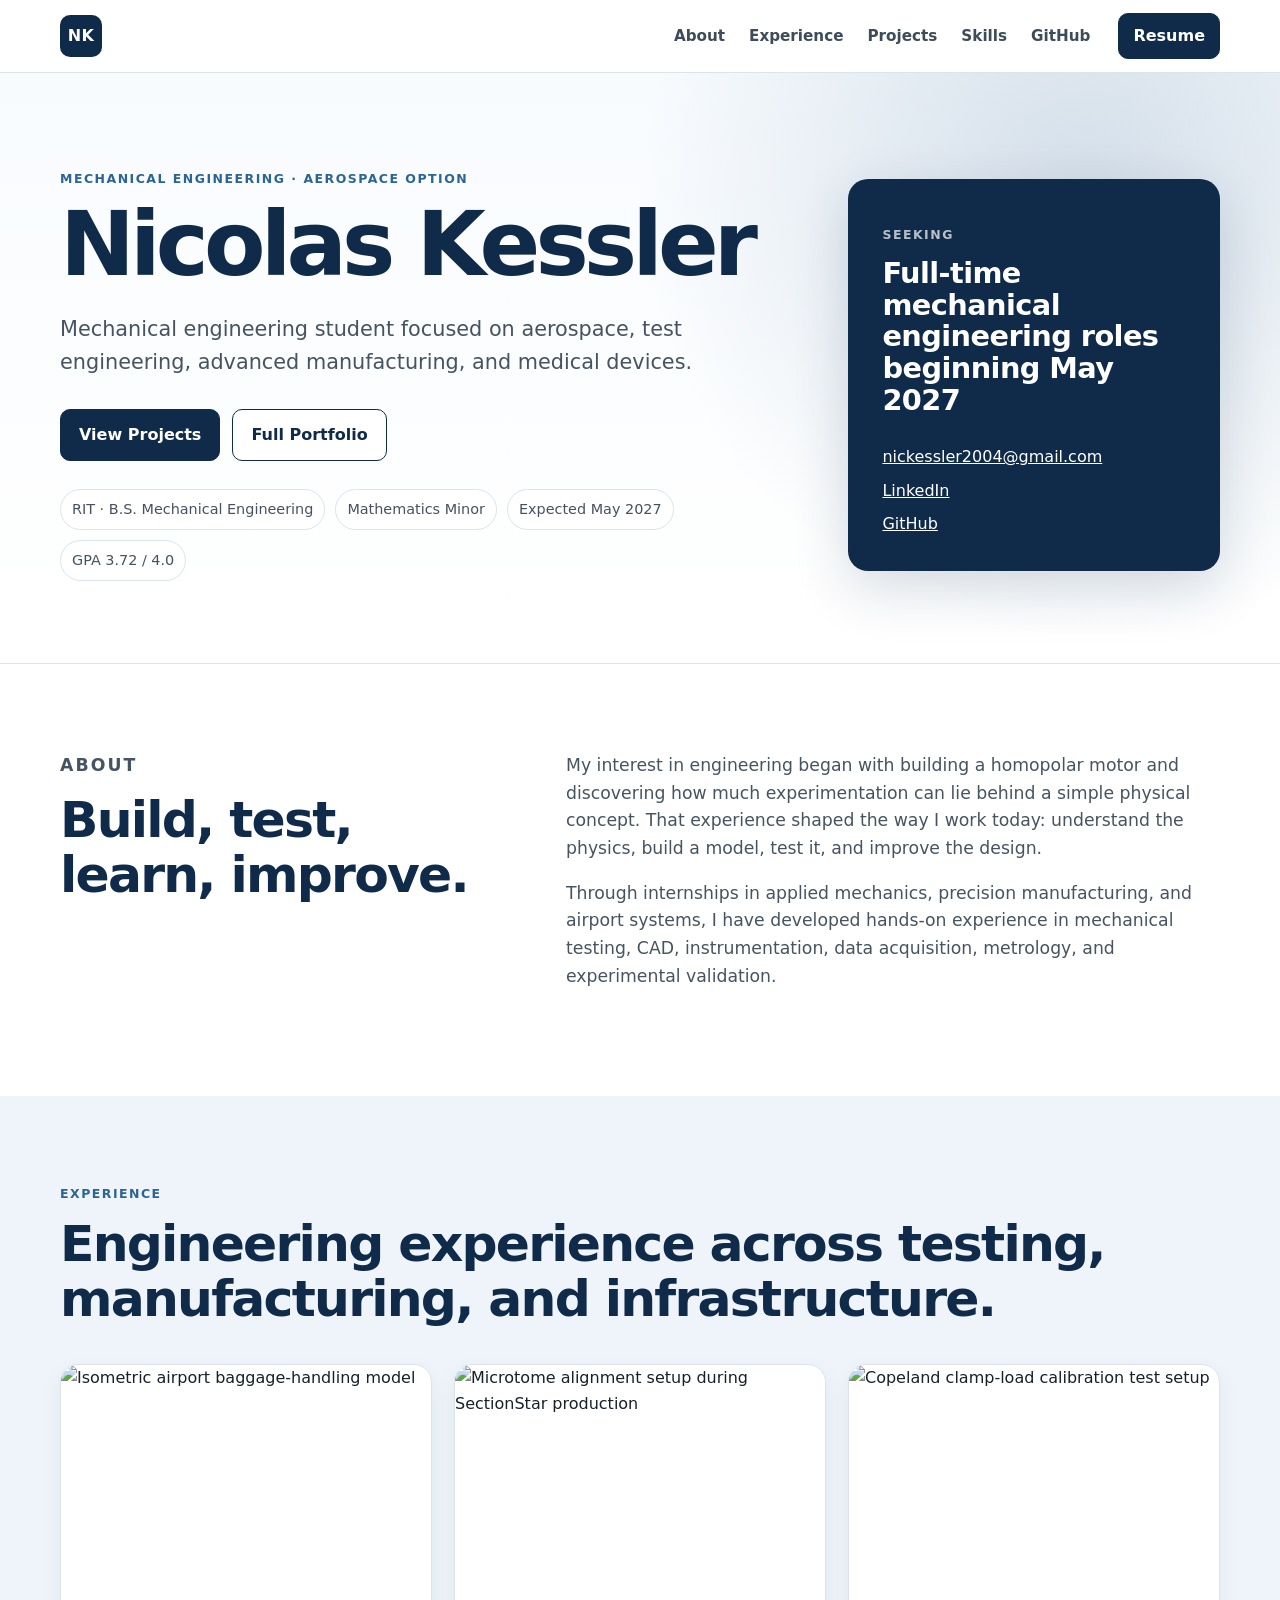
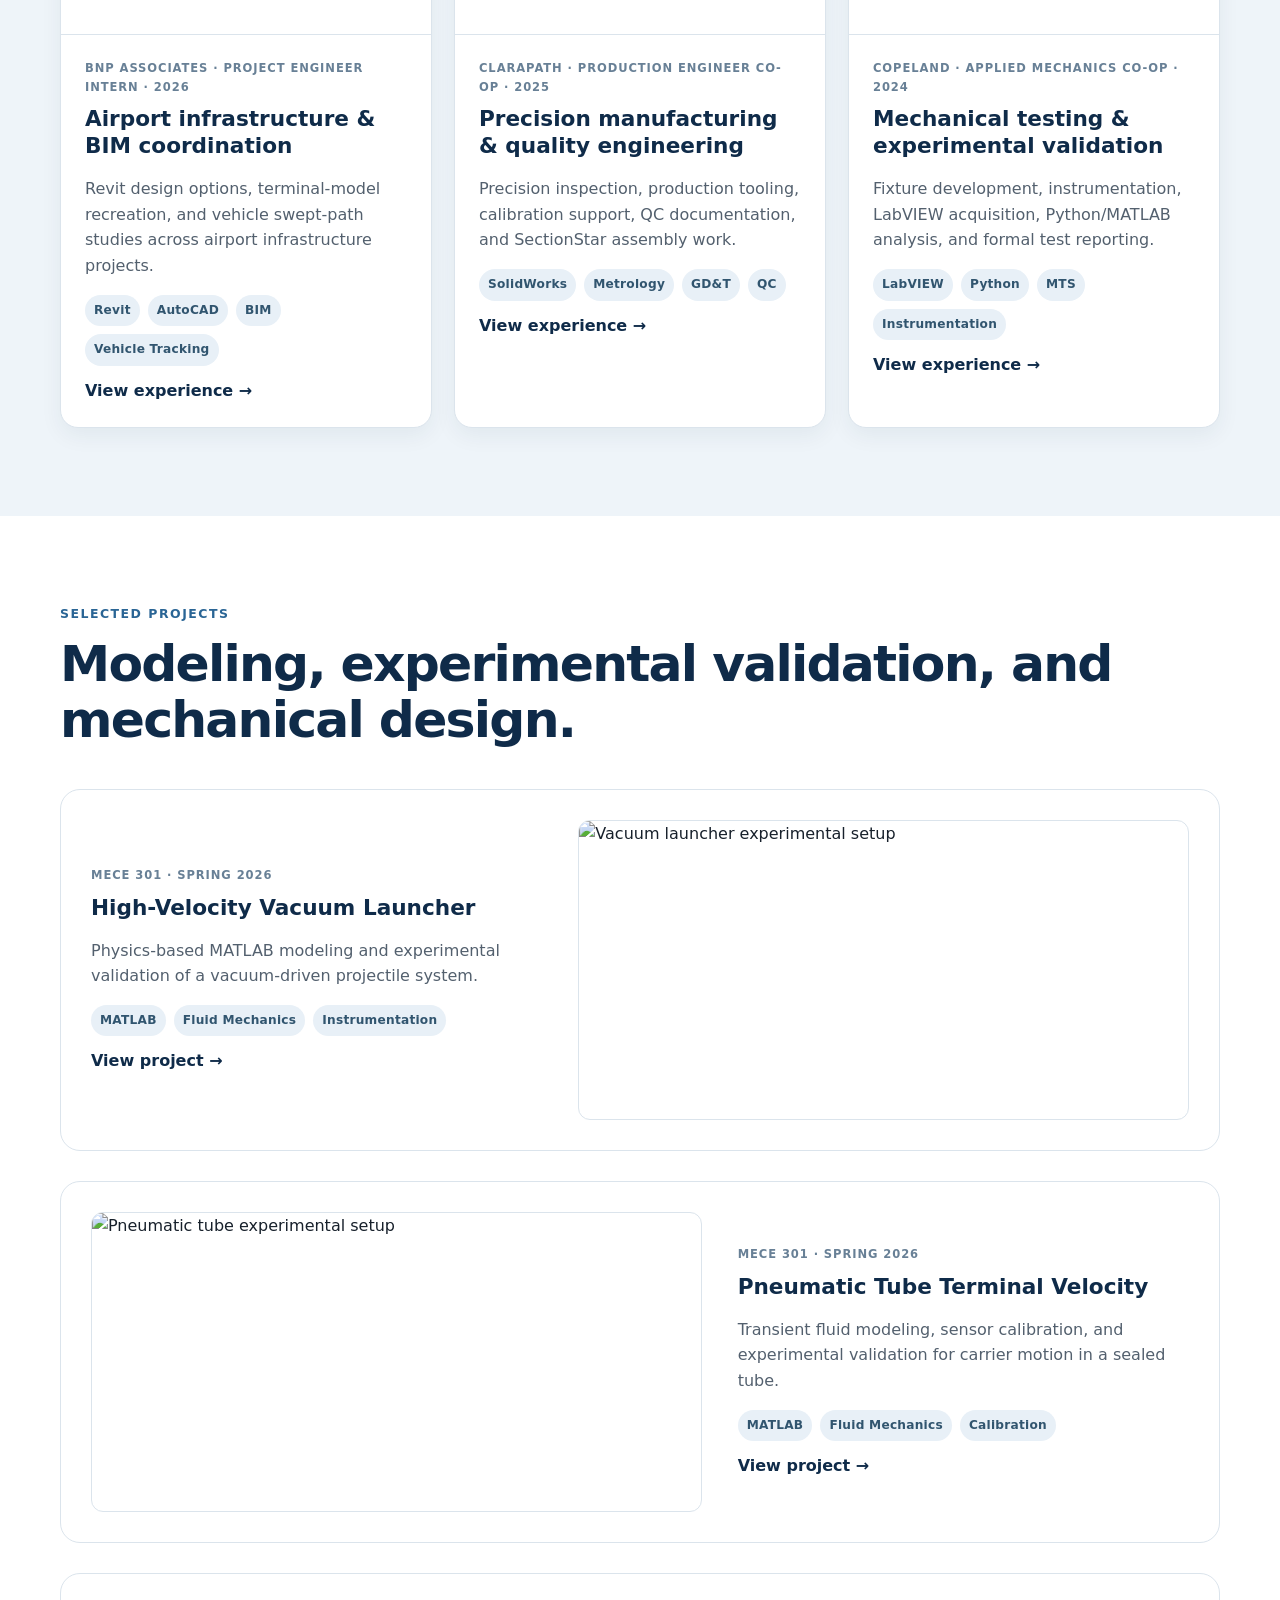
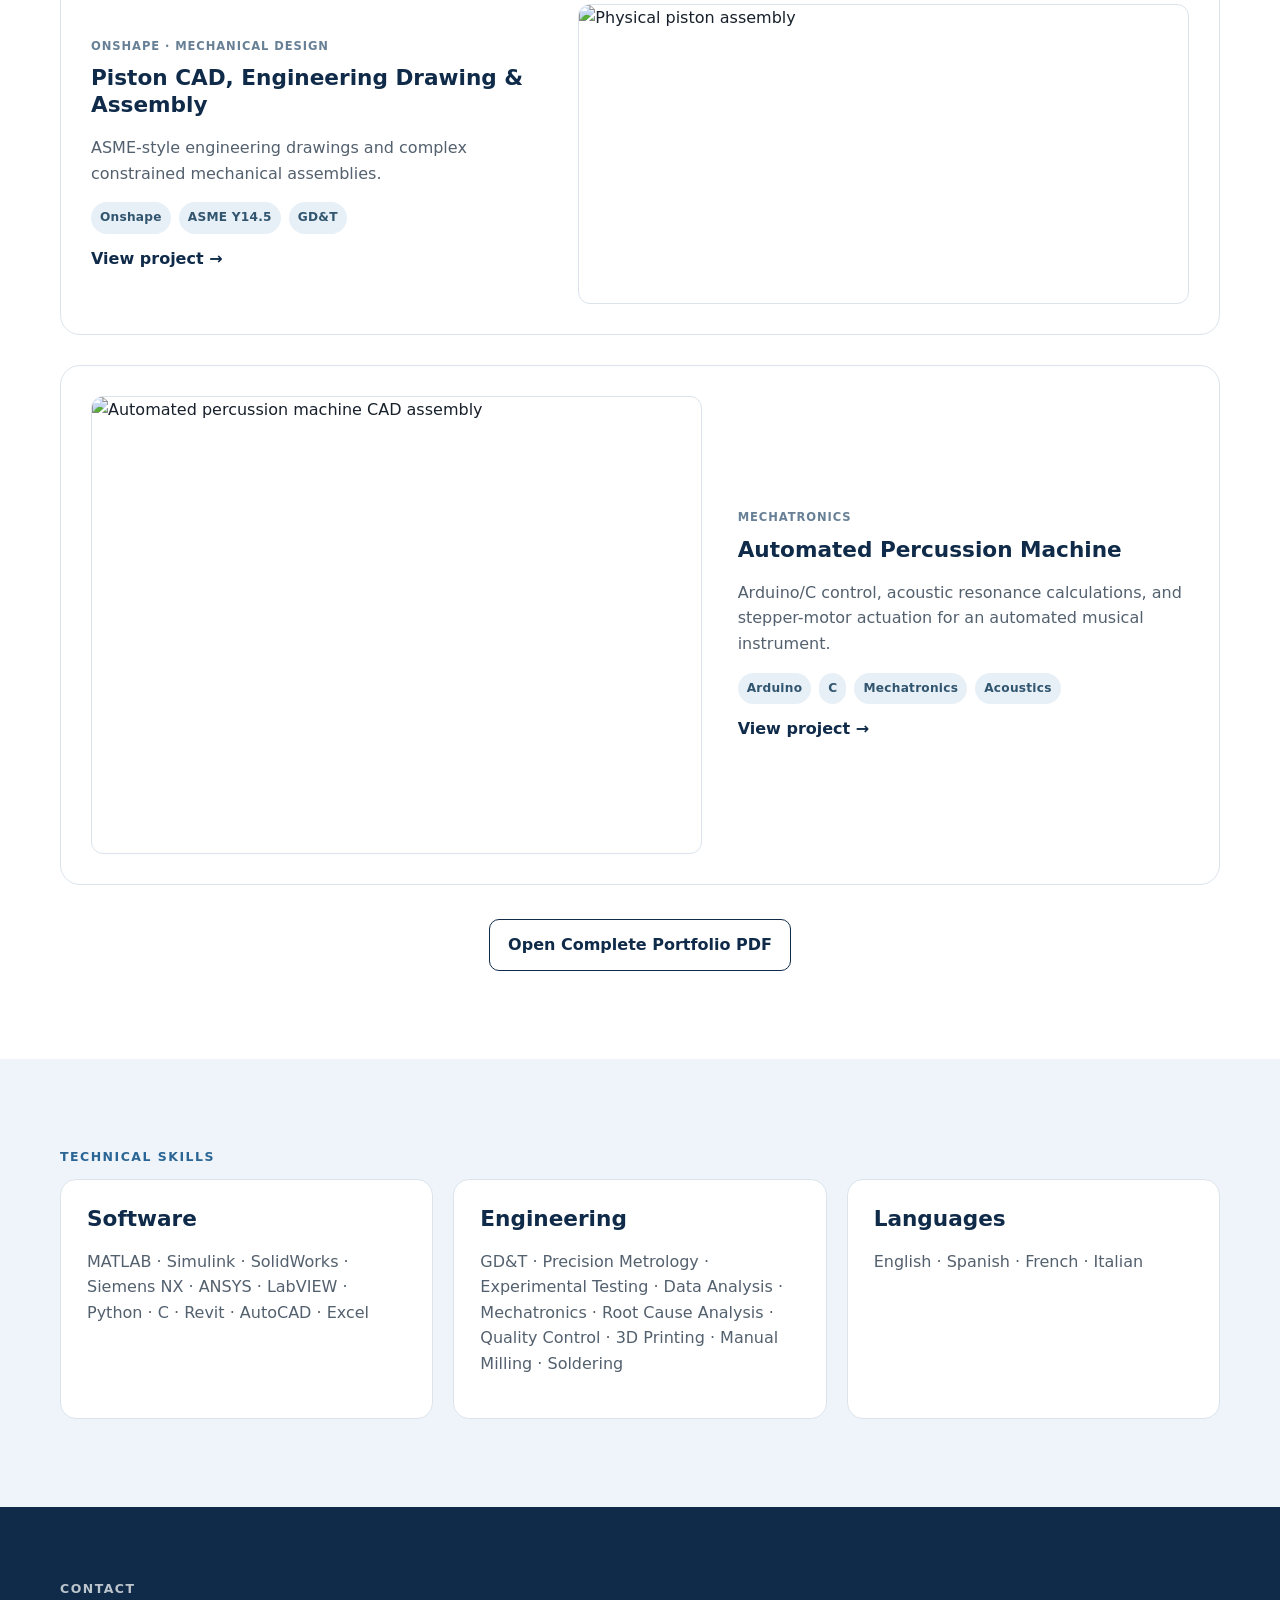
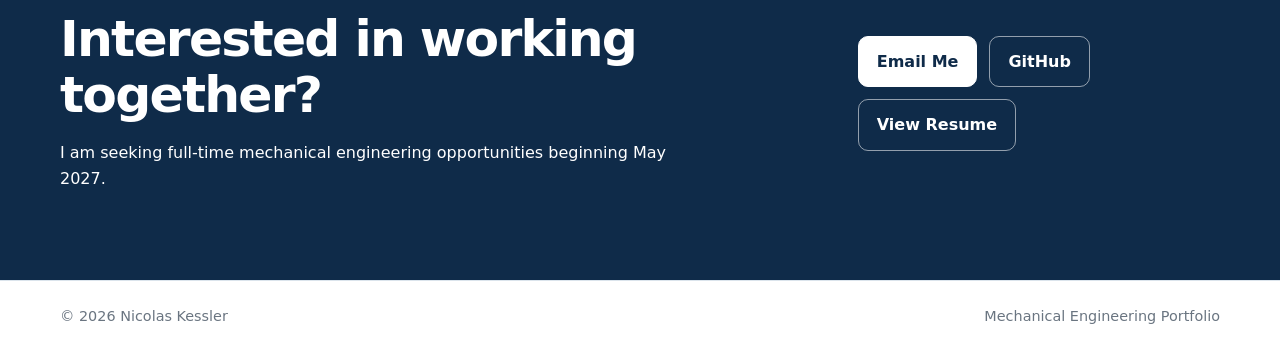
==== index.html @ 495d1e00 "Add files via upload Initial portfolio website" ====
<!doctype html>
<!-- Source: https://github.com/nickessler2004/Engineering-Portfolio-Website -->
<html lang="en">
<head>
  <meta charset="utf-8" />
  <meta name="viewport" content="width=device-width, initial-scale=1" />
  <meta name="description" content="Nicolas Kessler — Mechanical Engineering portfolio featuring test engineering, CAD, manufacturing, mechatronics, and aerospace-focused work." />
  <title>Nicolas Kessler | Mechanical Engineering</title>
  <link rel="stylesheet" href="style.css" />
</head>
<body>
  <header class="site-header">
    <div class="wrap nav">
      <a class="brand" href="#top">NK</a>
      <nav aria-label="Primary navigation">
        <a href="#about">About</a>
        <a href="#experience">Experience</a>
        <a href="#projects">Projects</a>
        <a href="#skills">Skills</a>
        <a href="https://github.com/nickessler2004" target="_blank" rel="noopener">GitHub</a>
      </nav>
      <a class="button small" href="assets/Nicolas-Kessler-Resume.pdf" target="_blank" rel="noopener">Resume</a>
    </div>
  </header>

  <main id="top">
    <section class="hero">
      <div class="wrap hero-grid">
        <div>
          <p class="eyebrow">Mechanical Engineering · Aerospace Option</p>
          <h1>Nicolas Kessler</h1>
          <p class="lede">
            Mechanical engineering student focused on aerospace, test engineering,
            advanced manufacturing, and medical devices.
          </p>
          <div class="hero-actions">
            <a class="button" href="#projects">View Projects</a>
            <a class="button secondary" href="https://nicolaskessler.com/assets/Nicolas-Kessler-Engineering-Portfolio.pdf" target="_blank" rel="noopener">Full Portfolio</a>
          </div>
          <div class="quick-facts">
            <span>RIT · B.S. Mechanical Engineering</span>
            <span>Mathematics Minor</span>
            <span>Expected May 2027</span>
            <span>GPA 3.72 / 4.0</span>
          </div>
        </div>

        <aside class="hero-card">
          <p class="label">Seeking</p>
          <h2>Full-time mechanical engineering roles beginning May 2027</h2>
          <div class="contact-links">
            <a href="mailto:nickessler2004@gmail.com">nickessler2004@gmail.com</a>
            <a href="https://www.linkedin.com/in/nicolas-kessler" target="_blank" rel="noopener">LinkedIn</a>
            <a href="https://github.com/nickessler2004" target="_blank" rel="noopener">GitHub</a>
          </div>
        </aside>
      </div>
    </section>

    <section id="about" class="section">
      <div class="wrap two-col">
        <div>
          <p class="eyebrow">About</p>
          <h2>Build, test, learn, improve.</h2>
        </div>
        <div>
          <p>
            My interest in engineering began with building a homopolar motor and discovering
            how much experimentation can lie behind a simple physical concept. That experience
            shaped the way I work today: understand the physics, build a model, test it, and
            improve the design.
          </p>
          <p>
            Through internships in applied mechanics, precision manufacturing, and airport
            systems, I have developed hands-on experience in mechanical testing, CAD,
            instrumentation, data acquisition, metrology, and experimental validation.
          </p>
        </div>
      </div>
    </section>

    <section id="experience" class="section muted">
      <div class="wrap">
        <p class="eyebrow">Experience</p>
        <h2>Engineering experience across testing, manufacturing, and infrastructure.</h2>

        <div class="cards experience-grid">
          <a class="card-link" href="experience/bnp-associates.html">
            <article class="card clickable-card">
              <img src="assets/bnp-hero.png" alt="Isometric airport baggage-handling model" />
              <div class="card-body">
                <div class="card-meta">BNP Associates · Project Engineer Intern · 2026</div>
                <h3>Airport infrastructure & BIM coordination</h3>
                <p>Revit design options, terminal-model recreation, and vehicle swept-path studies across airport infrastructure projects.</p>
                <div class="tech-tags"><span>Revit</span><span>AutoCAD</span><span>BIM</span><span>Vehicle Tracking</span></div>
                <span class="view-detail">View experience →</span>
              </div>
            </article>
          </a>

          <a class="card-link" href="experience/clarapath.html">
            <article class="card clickable-card">
              <img src="assets/clarapath-alignment.jpeg" alt="Microtome alignment setup during SectionStar production" />
              <div class="card-body">
                <div class="card-meta">Clarapath · Production Engineer Co-op · 2025</div>
                <h3>Precision manufacturing & quality engineering</h3>
                <p>Precision inspection, production tooling, calibration support, QC documentation, and SectionStar assembly work.</p>
                <div class="tech-tags"><span>SolidWorks</span><span>Metrology</span><span>GD&T</span><span>QC</span></div>
                <span class="view-detail">View experience →</span>
              </div>
            </article>
          </a>

          <a class="card-link" href="experience/copeland.html">
            <article class="card clickable-card">
              <img src="assets/copeland-mts-clean.jpg" alt="Copeland clamp-load calibration test setup" />
              <div class="card-body">
                <div class="card-meta">Copeland · Applied Mechanics Co-op · 2024</div>
                <h3>Mechanical testing & experimental validation</h3>
                <p>Fixture development, instrumentation, LabVIEW acquisition, Python/MATLAB analysis, and formal test reporting.</p>
                <div class="tech-tags"><span>LabVIEW</span><span>Python</span><span>MTS</span><span>Instrumentation</span></div>
                <span class="view-detail">View experience →</span>
              </div>
            </article>
          </a>
        </div>
      </div>
    </section>

    <section id="projects" class="section">
      <div class="wrap">
        <p class="eyebrow">Selected Projects</p>
        <h2>Modeling, experimental validation, and mechanical design.</h2>

        <div class="project-list">
          <a class="project-card-link" href="projects/vacuum-launcher.html">
            <article class="project clickable-card">
              <div class="project-copy">
                <div class="card-meta">MECE 301 · Spring 2026</div>
                <h3>High-Velocity Vacuum Launcher</h3>
                <p>Physics-based MATLAB modeling and experimental validation of a vacuum-driven projectile system.</p>
                <div class="tech-tags"><span>MATLAB</span><span>Fluid Mechanics</span><span>Instrumentation</span></div>
                <span class="view-detail">View project →</span>
              </div>
              <img src="assets/vacuum-launcher-setup.jpg" alt="Vacuum launcher experimental setup" />
            </article>
          </a>

          <a class="project-card-link" href="projects/pneumatic-tube-terminal-velocity.html">
            <article class="project reverse clickable-card">
              <div class="project-copy">
                <div class="card-meta">MECE 301 · Spring 2026</div>
                <h3>Pneumatic Tube Terminal Velocity</h3>
                <p>Transient fluid modeling, sensor calibration, and experimental validation for carrier motion in a sealed tube.</p>
                <div class="tech-tags"><span>MATLAB</span><span>Fluid Mechanics</span><span>Calibration</span></div>
                <span class="view-detail">View project →</span>
              </div>
              <img src="assets/pneumatic-tube-setup.jpg" alt="Pneumatic tube experimental setup" />
            </article>
          </a>

          <a class="project-card-link" href="projects/cad-design.html">
            <article class="project clickable-card">
              <div class="project-copy">
                <div class="card-meta">Onshape · Mechanical Design</div>
                <h3>Piston CAD, Engineering Drawing & Assembly</h3>
                <p>ASME-style engineering drawings and complex constrained mechanical assemblies.</p>
                <div class="tech-tags"><span>Onshape</span><span>ASME Y14.5</span><span>GD&T</span></div>
                <span class="view-detail">View project →</span>
              </div>
              <img src="assets/piston-assembly-photo.jpeg" alt="Physical piston assembly" />
            </article>
          </a>

          <a class="project-card-link" href="projects/automated-percussion-machine.html">
            <article class="project reverse percussion-project clickable-card">
              <div class="project-copy">
                <div class="card-meta">Mechatronics</div>
                <h3>Automated Percussion Machine</h3>
                <p>Arduino/C control, acoustic resonance calculations, and stepper-motor actuation for an automated musical instrument.</p>
                <div class="tech-tags"><span>Arduino</span><span>C</span><span>Mechatronics</span><span>Acoustics</span></div>
                <span class="view-detail">View project →</span>
              </div>
              <img src="assets/automated-percussion-machine.png" alt="Automated percussion machine CAD assembly" />
            </article>
          </a>
        </div>

        <div class="center">
          <a class="button secondary" href="https://nicolaskessler.com/assets/Nicolas-Kessler-Engineering-Portfolio.pdf" target="_blank" rel="noopener">Open Complete Portfolio PDF</a>
        </div>
      </div>
    </section>

    <section id="skills" class="section muted">
      <div class="wrap">
        <p class="eyebrow">Technical Skills</p>
        <div class="skill-grid">
          <div class="skill-box">
            <h3>Software</h3>
            <p>MATLAB · Simulink · SolidWorks · Siemens NX · ANSYS · LabVIEW · Python · C · Revit · AutoCAD · Excel</p>
          </div>
          <div class="skill-box">
            <h3>Engineering</h3>
            <p>GD&amp;T · Precision Metrology · Experimental Testing · Data Analysis · Mechatronics · Root Cause Analysis · Quality Control · 3D Printing · Manual Milling · Soldering</p>
          </div>
          <div class="skill-box">
            <h3>Languages</h3>
            <p>English · Spanish · French · Italian</p>
          </div>
        </div>
      </div>
    </section>

    <section class="cta">
      <div class="wrap cta-inner">
        <div>
          <p class="eyebrow">Contact</p>
          <h2>Interested in working together?</h2>
          <p>I am seeking full-time mechanical engineering opportunities beginning May 2027.</p>
        </div>
        <div class="cta-actions">
          <a class="button light" href="mailto:nickessler2004@gmail.com">Email Me</a>
          <a class="button outline-light" href="https://github.com/nickessler2004" target="_blank" rel="noopener">GitHub</a>
          <a class="button outline-light" href="assets/Nicolas-Kessler-Resume.pdf" target="_blank" rel="noopener">View Resume</a>
        </div>
      </div>
    </section>
  </main>

  <footer>
    <div class="wrap footer-inner">
      <span>© <span id="year"></span> Nicolas Kessler</span>
      <span>Mechanical Engineering Portfolio</span>
    </div>
  </footer>

  <script src="script.js"></script>
</body>
</html>
---- style.css ----
:root{
  --navy:#0f2b49;
  --navy-2:#173e67;
  --text:#17202b;
  --muted:#5c6876;
  --line:#dbe4ec;
  --soft:#eef4f9;
  --white:#ffffff;
  --max:1160px;
}
*{box-sizing:border-box}
html{scroll-behavior:smooth}
body{
  margin:0;
  font-family:Inter, ui-sans-serif, system-ui, -apple-system, BlinkMacSystemFont, "Segoe UI", sans-serif;
  color:var(--text);
  background:#fff;
  line-height:1.6;
}
img{max-width:100%;display:block}
a{color:inherit}
.wrap{width:min(var(--max), calc(100% - 40px));margin:0 auto}
.site-header{
  position:sticky;top:0;z-index:20;
  background:rgba(255,255,255,.94);
  backdrop-filter:blur(10px);
  border-bottom:1px solid var(--line);
}
.nav{min-height:72px;display:flex;align-items:center;gap:28px}
.brand{
  width:42px;height:42px;border-radius:10px;
  display:grid;place-items:center;
  text-decoration:none;font-weight:800;
  background:var(--navy);color:white;letter-spacing:.03em;
}
nav{display:flex;gap:24px;margin-left:auto}
nav a{text-decoration:none;color:#3e4b59;font-weight:600;font-size:.95rem}
nav a:hover{color:var(--navy)}
.button{
  display:inline-flex;align-items:center;justify-content:center;
  padding:12px 18px;border-radius:10px;text-decoration:none;
  background:var(--navy);color:white;font-weight:700;
  border:1px solid var(--navy);
  transition:.18s ease;
}
.button:hover{transform:translateY(-1px);background:var(--navy-2)}
.button.small{padding:9px 14px}
.button.secondary{background:white;color:var(--navy)}
.button.secondary:hover{background:var(--soft)}
.hero{
  background:
    radial-gradient(circle at 85% 20%, rgba(41,91,137,.18), transparent 28rem),
    linear-gradient(180deg,#f8fbfe,#fff);
  padding:96px 0 82px;
  border-bottom:1px solid var(--line);
}
.hero-grid{display:grid;grid-template-columns:1.45fr .75fr;gap:70px;align-items:center}
.eyebrow{
  margin:0 0 12px;
  text-transform:uppercase;
  letter-spacing:.12em;
  font-size:.78rem;
  font-weight:800;
  color:#2a6595;
}
h1{font-size:clamp(3.2rem,7vw,6.2rem);line-height:.98;margin:0;color:var(--navy);letter-spacing:-.055em}
h2{font-size:clamp(2rem,4vw,3.15rem);line-height:1.1;margin:0 0 18px;letter-spacing:-.035em;color:var(--navy)}
h3{font-size:1.35rem;line-height:1.25;margin:0 0 10px;color:var(--navy)}
.lede{font-size:1.3rem;max-width:720px;color:#465462;margin:24px 0}
.hero-actions{display:flex;gap:12px;flex-wrap:wrap;margin:30px 0 28px}
.quick-facts{display:flex;flex-wrap:wrap;gap:10px}
.quick-facts span{padding:8px 11px;border:1px solid var(--line);border-radius:999px;background:#fff;color:#455261;font-size:.9rem}
.hero-card{background:var(--navy);color:#fff;padding:34px;border-radius:20px;box-shadow:0 18px 55px rgba(15,43,73,.16)}
.hero-card .label{font-size:.78rem;text-transform:uppercase;letter-spacing:.12em;font-weight:800;opacity:.7}
.hero-card h2{font-size:1.8rem;color:#fff;letter-spacing:-.02em}
.contact-links{display:flex;flex-direction:column;gap:8px;margin-top:28px}
.contact-links a{color:#fff}
.section{padding:88px 0}
.section.muted{background:var(--soft)}
.two-col{display:grid;grid-template-columns:.8fr 1.2fr;gap:70px}
.two-col p{font-size:1.08rem;color:#465462;margin-top:0}
.cards{display:grid;gap:22px;margin-top:38px}
.experience-grid{grid-template-columns:repeat(3,1fr)}
.card{overflow:hidden;background:#fff;border:1px solid var(--line);border-radius:18px;box-shadow:0 8px 22px rgba(15,43,73,.06)}
.card img{aspect-ratio:4/3;object-fit:cover;object-position:top;border-bottom:1px solid var(--line)}
.card-body{padding:24px}
.card-meta{text-transform:uppercase;letter-spacing:.08em;color:#688096;font-weight:800;font-size:.72rem;margin-bottom:10px}
.card p,.project p,.skill-box p{color:#53606e}
.project-list{margin-top:42px;display:grid;gap:30px}
.project{
  display:grid;grid-template-columns:.85fr 1.15fr;gap:36px;
  border:1px solid var(--line);border-radius:20px;padding:30px;background:#fff;align-items:center;
}
.project.reverse{grid-template-columns:1.15fr .85fr}
.project.reverse .project-copy{order:2}
.project.reverse img{order:1}
.project img{border-radius:12px;border:1px solid var(--line);max-height:430px;width:100%;object-fit:cover;object-position:top}
.compact-project{grid-template-columns:1fr}
.center{text-align:center;margin-top:34px}
.skill-grid{display:grid;grid-template-columns:1fr 1fr 1fr;gap:20px}
.skill-box{background:#fff;border:1px solid var(--line);border-radius:16px;padding:26px}
.cta{background:var(--navy);color:#fff;padding:72px 0}
.cta h2,.cta .eyebrow{color:#fff}
.cta .eyebrow{opacity:.72}
.cta-inner{display:flex;justify-content:space-between;gap:30px;align-items:center}
.cta-inner p{max-width:650px}
.cta-actions{display:flex;gap:12px;flex-wrap:wrap}
.light{background:#fff;color:var(--navy);border-color:#fff}
.light:hover{background:#f5f7fa;color:var(--navy)}
.outline-light{background:transparent;color:#fff;border-color:rgba(255,255,255,.55)}
.outline-light:hover{background:rgba(255,255,255,.08)}
footer{border-top:1px solid var(--line);padding:24px 0;color:#6a7581;font-size:.9rem}
.footer-inner{display:flex;justify-content:space-between;gap:20px}
@media (max-width:900px){
  nav{display:none}
  .nav .button{margin-left:auto}
  .hero{padding:72px 0}
  .hero-grid,.two-col,.experience-grid,.skill-grid,.project,.project.reverse{grid-template-columns:1fr}
  .hero-grid,.two-col{gap:34px}
  .project.reverse .project-copy,.project.reverse img{order:initial}
  .cta-inner{display:block}
  .cta-actions{margin-top:24px}
}
@media (max-width:560px){
  .wrap{width:min(var(--max), calc(100% - 28px))}
  .section{padding:62px 0}
  h1{font-size:3.2rem}
  .hero-card{padding:26px}
  .project{padding:18px}
  .footer-inner{flex-direction:column}
}

.percussion-project img{
  aspect-ratio:4/3;
  object-fit:cover;
  object-position:center;
}

.project-link{
  display:inline-flex;
  margin-top:10px;
  color:var(--navy);
  font-weight:800;
  text-decoration:none;
}
.project-link:hover{text-decoration:underline}

.detail-hero{
  padding:70px 0 42px;
  background:linear-gradient(180deg,#f8fbfe,#fff);
  border-bottom:1px solid var(--line);
}
.detail-hero h1{
  font-size:clamp(2.6rem,6vw,5rem);
  margin-bottom:18px;
}
.detail-meta{
  color:#627487;
  font-weight:700;
  margin-top:12px;
}
.detail-section{padding:64px 0}
.detail-grid{
  display:grid;
  grid-template-columns:.9fr 1.1fr;
  gap:42px;
  align-items:start;
}
.detail-image{
  width:100%;
  border:1px solid var(--line);
  border-radius:18px;
  background:#fff;
}
.detail-card{
  border:1px solid var(--line);
  background:var(--soft);
  border-radius:18px;
  padding:26px;
}
.detail-card h3{margin-bottom:8px}
.detail-actions{
  display:flex;
  gap:12px;
  flex-wrap:wrap;
  margin-top:26px;
}
.back-link{
  text-decoration:none;
  font-weight:800;
  color:var(--navy);
}
@media (max-width:900px){
  .detail-grid{grid-template-columns:1fr}
}

.card-link,
.project-card-link{
  text-decoration:none;
  color:inherit;
  display:block;
}
.clickable-card{
  height:100%;
  transition:transform .18s ease, box-shadow .18s ease, border-color .18s ease;
}
.card-link:hover .clickable-card,
.project-card-link:hover .clickable-card{
  transform:translateY(-3px);
  box-shadow:0 16px 38px rgba(15,43,73,.12);
  border-color:#b8cad9;
}
.view-detail{
  display:inline-block;
  margin-top:10px;
  color:var(--navy);
  font-weight:800;
}
.detail-content{
  max-width:980px;
  margin:0 auto 38px;
}
.detail-card-grid{
  display:grid;
  grid-template-columns:repeat(2,1fr);
  gap:18px;
}
.detail-gallery{
  display:grid;
  grid-template-columns:repeat(2,1fr);
  gap:22px;
  margin-top:36px;
}
.detail-gallery figure{
  margin:0;
  border:1px solid var(--line);
  border-radius:18px;
  overflow:hidden;
  background:white;
}
.detail-gallery img{
  width:100%;
  display:block;
  max-height:520px;
  object-fit:contain;
  background:#fff;
}
.detail-gallery figcaption{
  padding:14px 16px 16px;
  color:#5e6b78;
  font-size:.92rem;
  font-style:italic;
}
.detail-gallery figure:first-child:last-child{
  grid-column:1 / -1;
}
@media (max-width:760px){
  .detail-card-grid,.detail-gallery{grid-template-columns:1fr}
  .detail-gallery figure:first-child:last-child{grid-column:auto}
}

.tech-tags{
  display:flex;
  flex-wrap:wrap;
  gap:8px;
  margin:14px 0 2px;
}
.tech-tags span{
  display:inline-flex;
  align-items:center;
  padding:6px 9px;
  border-radius:999px;
  background:#e8f0f7;
  color:#31556f;
  font-size:.76rem;
  font-weight:800;
  letter-spacing:.02em;
}
.detail-hero .tech-tags span{
  background:#e4edf5;
}
.detail-card-grid{
  margin-top:4px;
}
.detail-gallery{
  margin-top:42px;
}
.detail-gallery figure{
  box-shadow:0 8px 24px rgba(15,43,73,.05);
}
.detail-gallery img{
  min-height:220px;
  object-fit:contain;
}
.card img{
  height:270px;
  aspect-ratio:auto;
  object-fit:cover;
}
.project img{
  max-height:500px;
  min-height:300px;
  object-fit:cover;
}
@media (max-width:900px){
  .card img{height:auto}
  .project img{min-height:0}
}
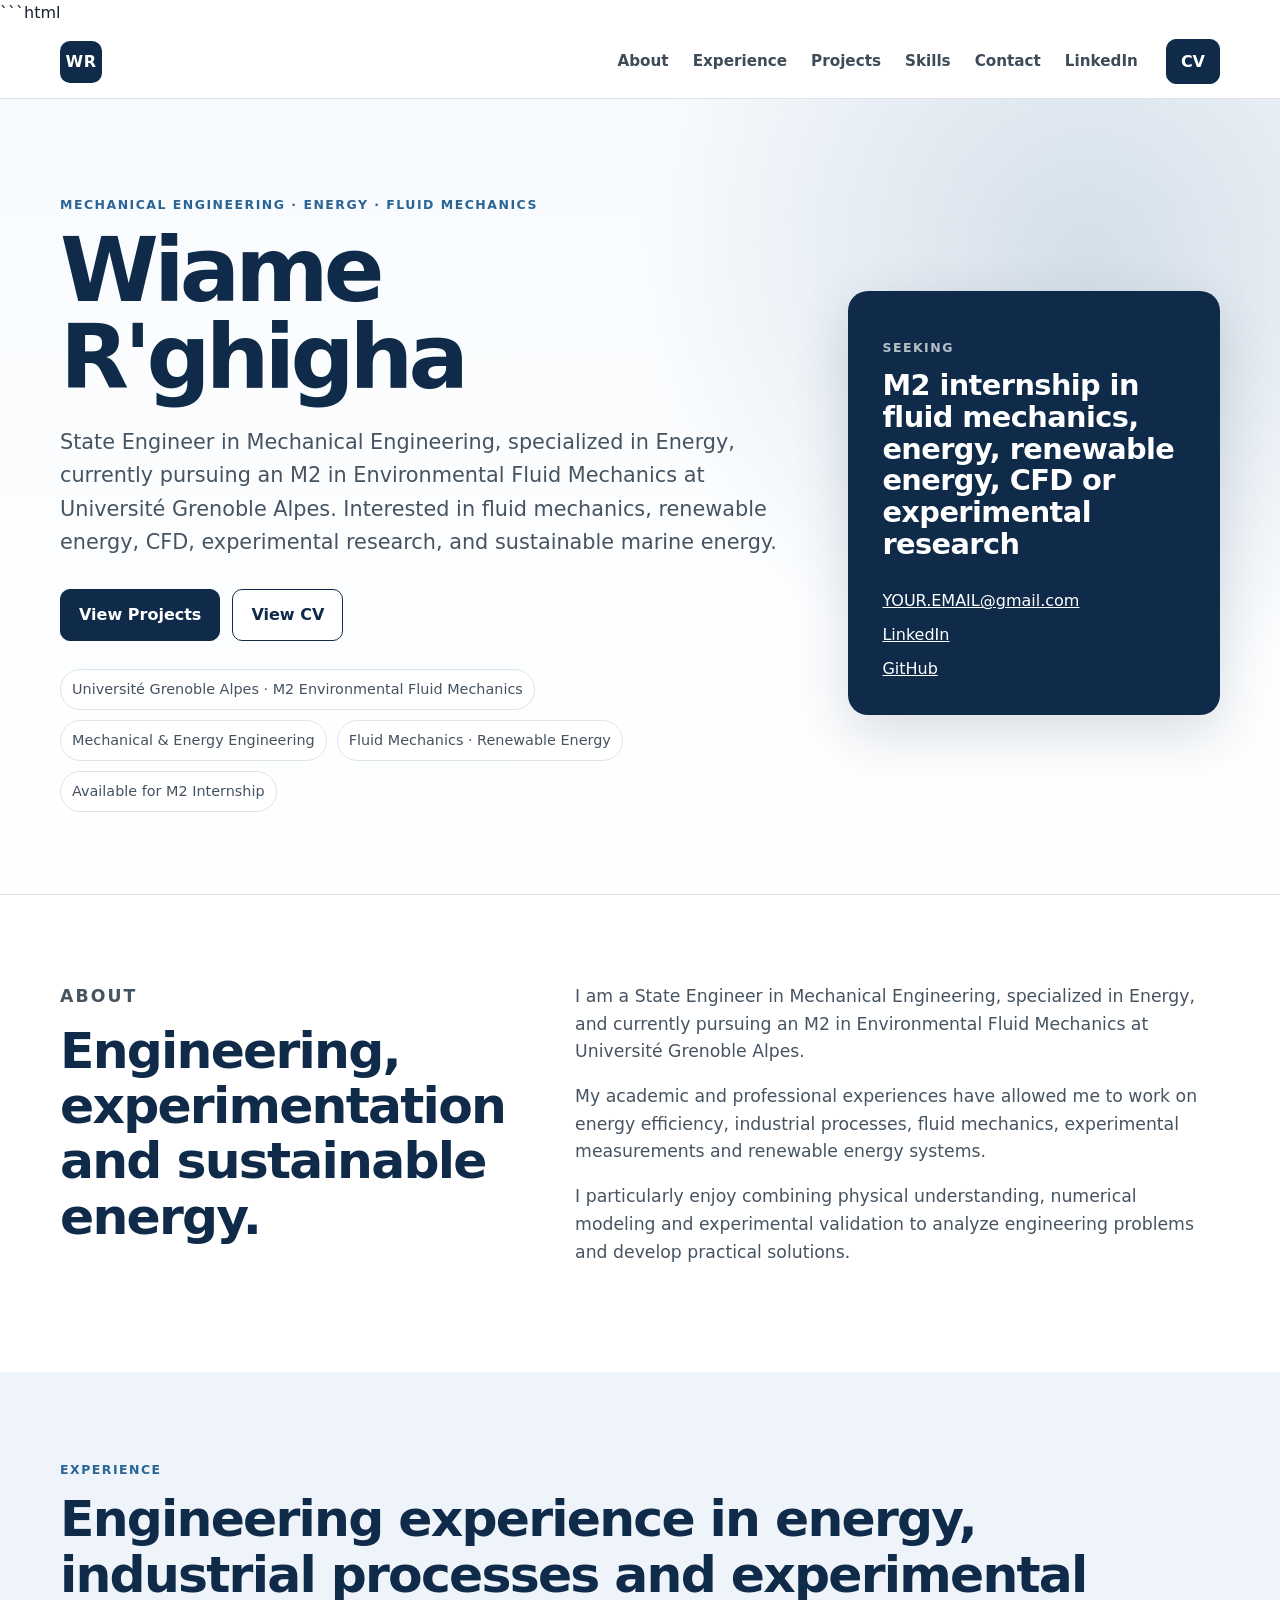
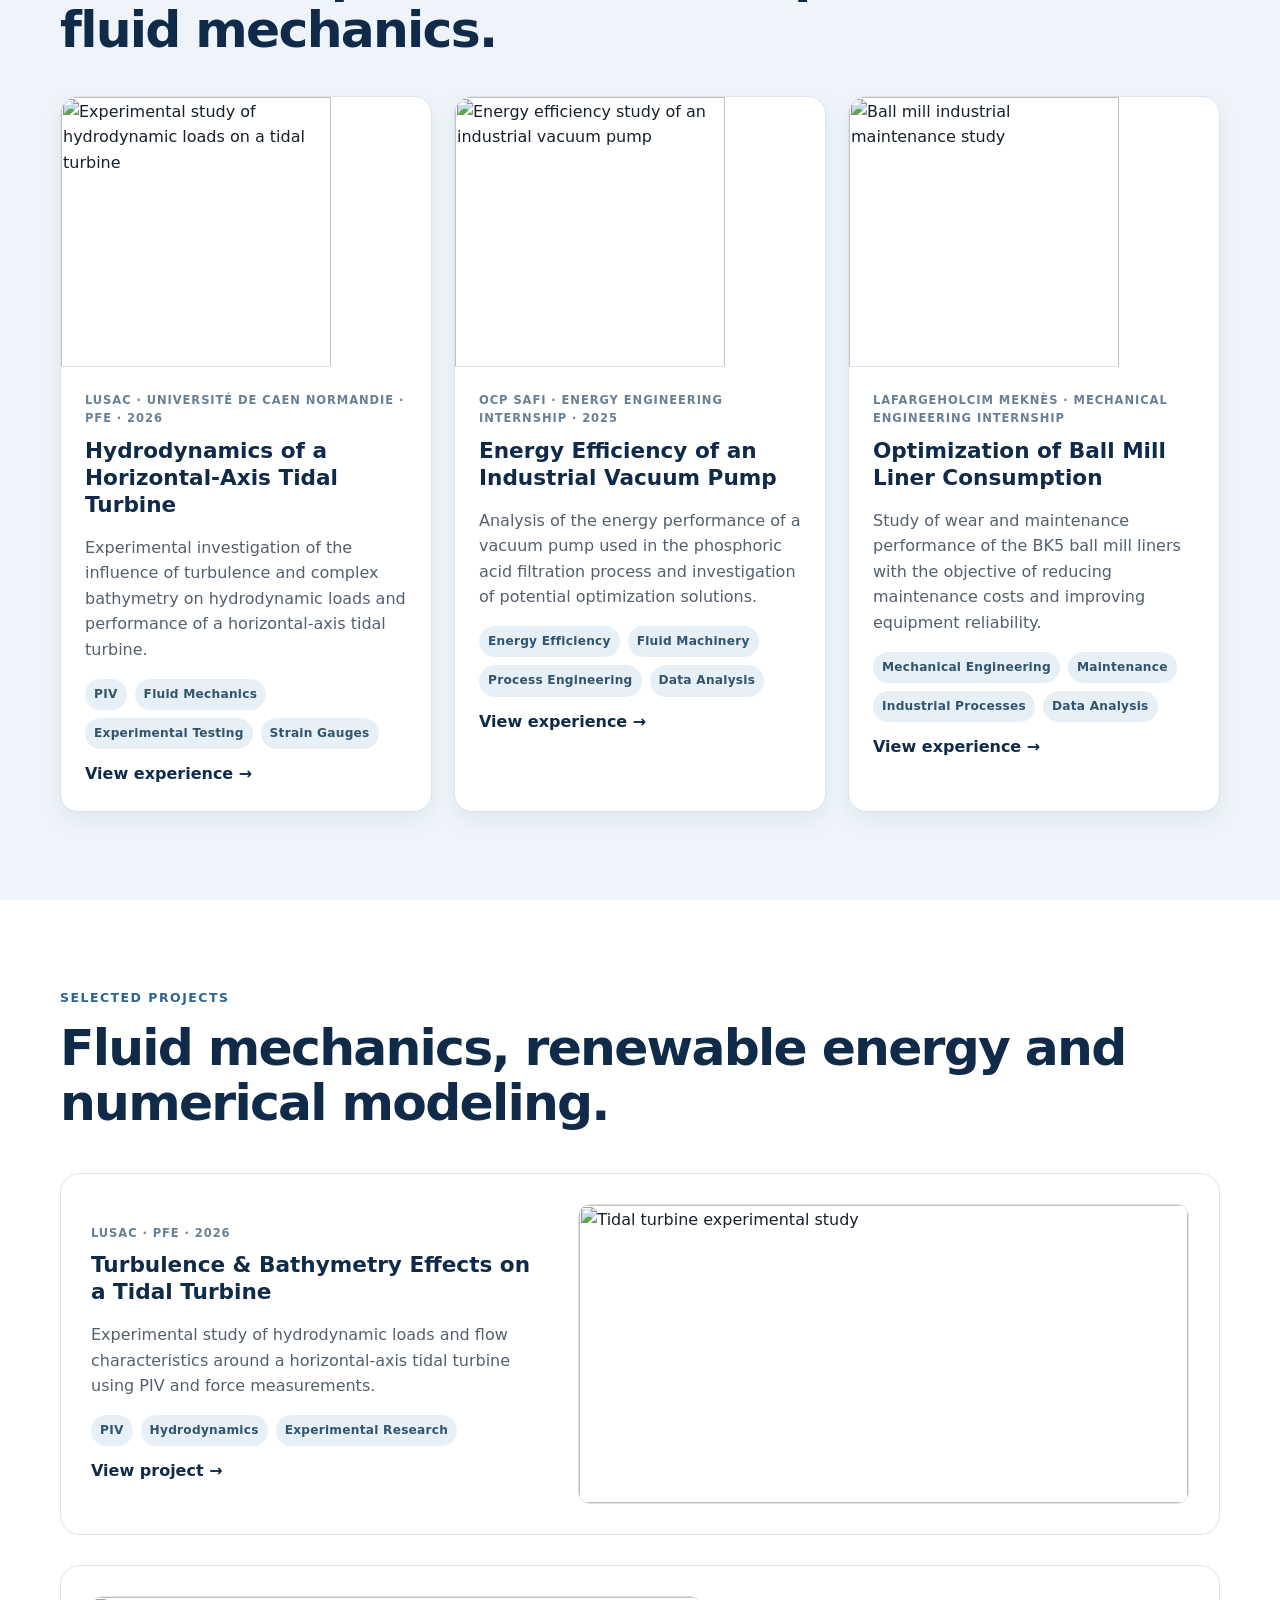
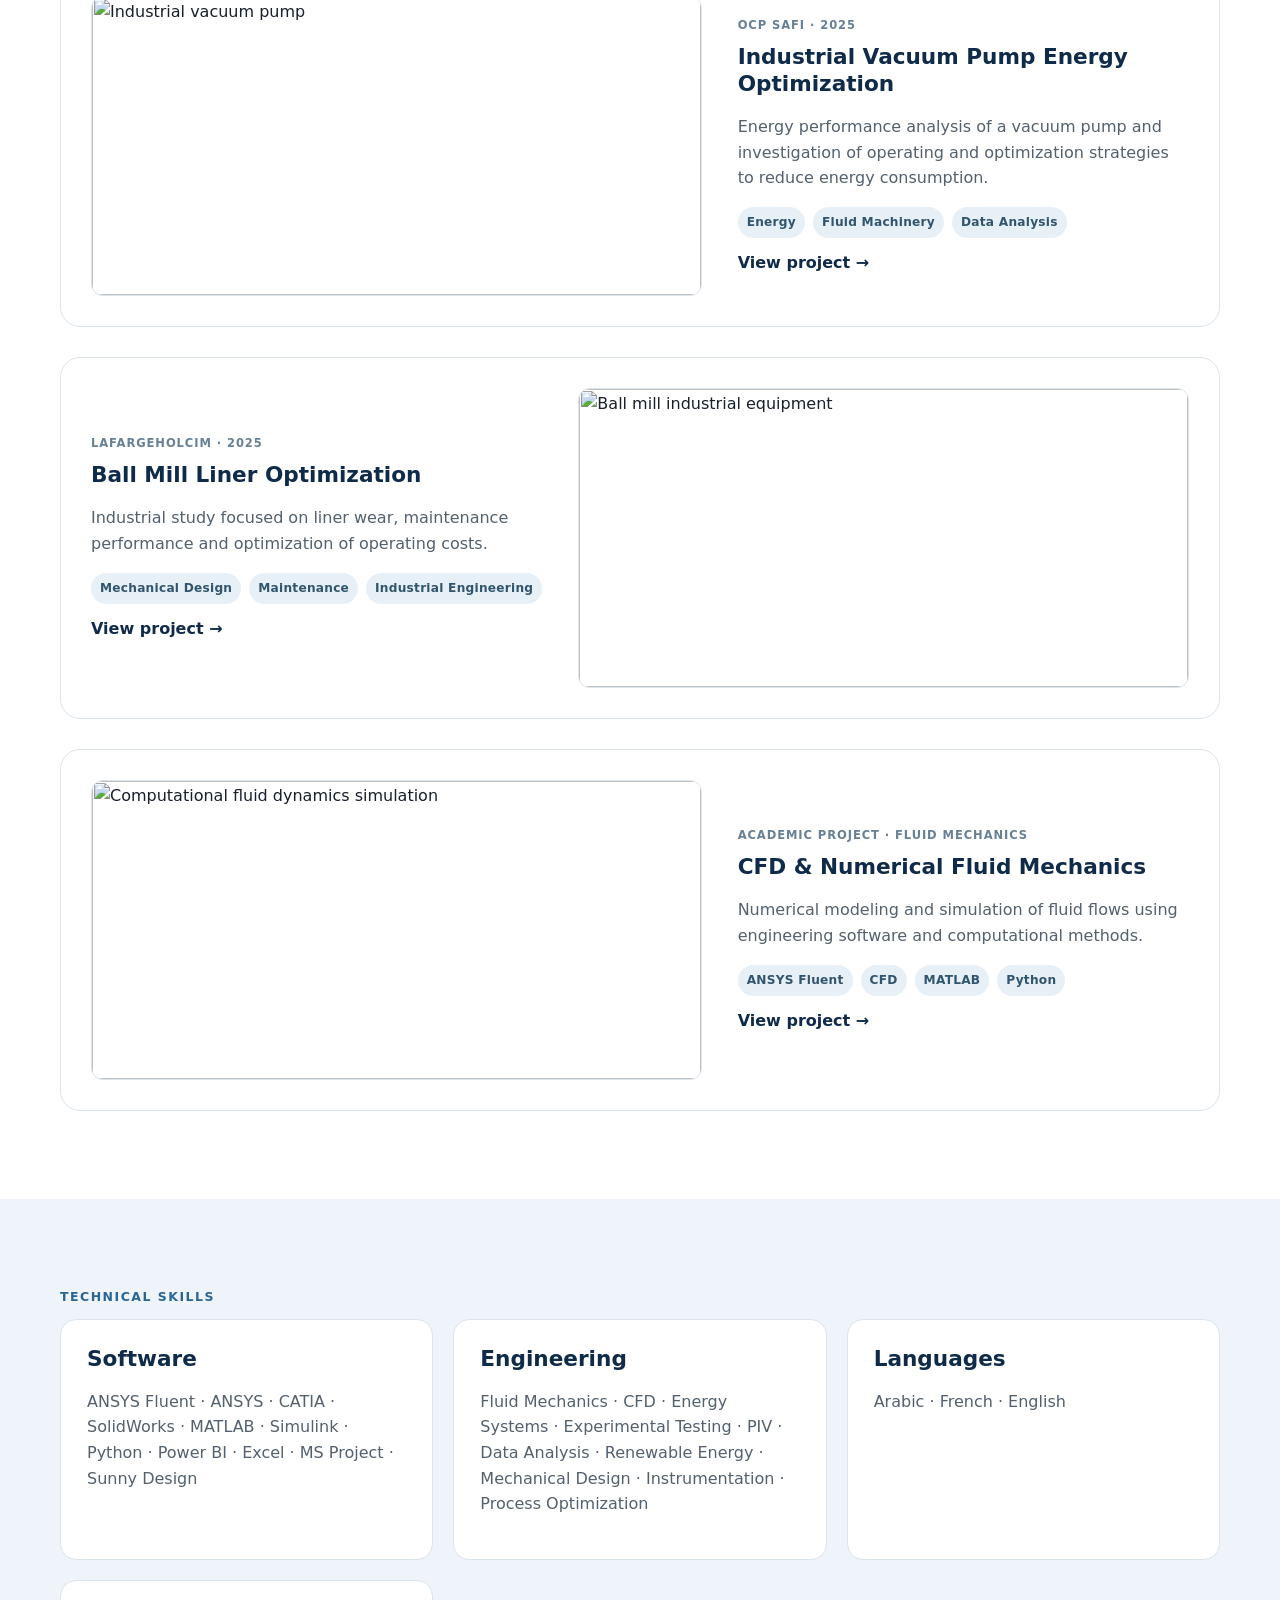
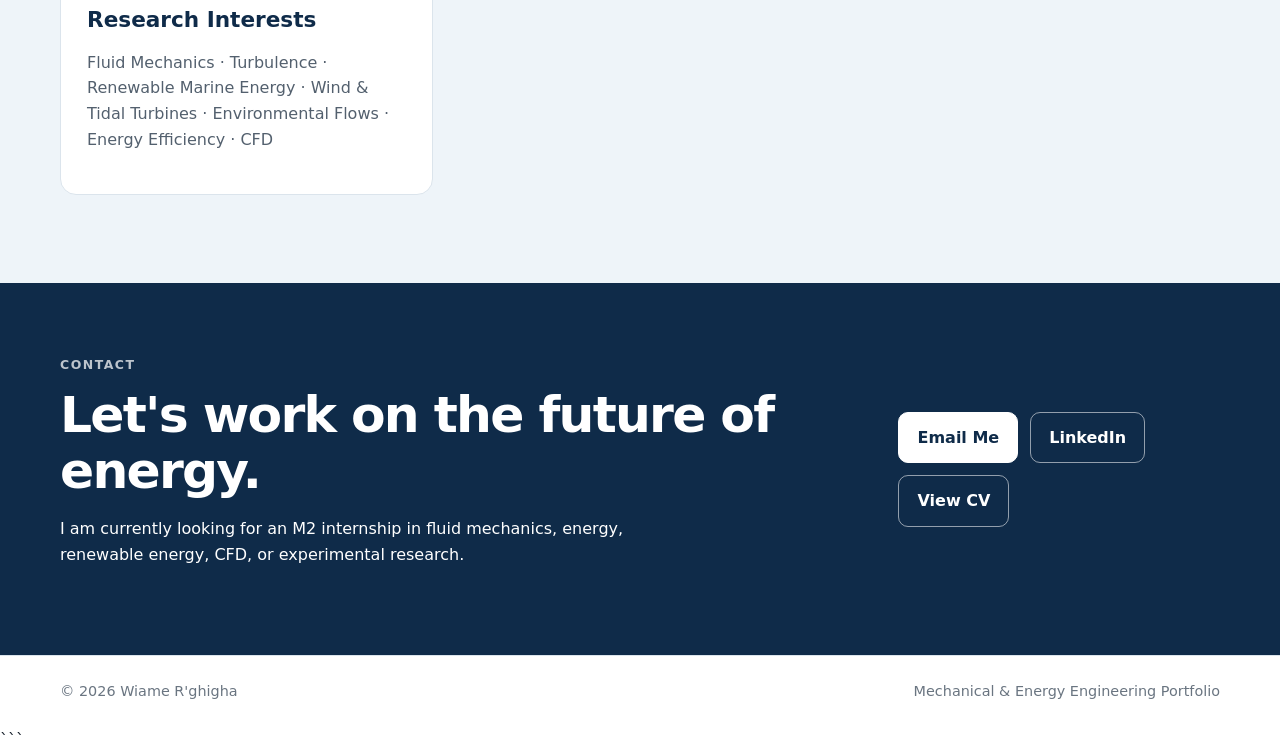
==== commit 9e3aef4a: "Update portfolio details from Nicolas Kessler to Wiame R'ghigha" ====
--- a/index.html
+++ b/index.html
@@ -1,240 +1,732 @@
+```html
 <!doctype html>
-<!-- Source: https://github.com/nickessler2004/Engineering-Portfolio-Website -->
 <html lang="en">
 <head>
   <meta charset="utf-8" />
   <meta name="viewport" content="width=device-width, initial-scale=1" />
-  <meta name="description" content="Nicolas Kessler — Mechanical Engineering portfolio featuring test engineering, CAD, manufacturing, mechatronics, and aerospace-focused work." />
-  <title>Nicolas Kessler | Mechanical Engineering</title>
+
+  <meta
+    name="description"
+    content="Wiame R'ghigha — Mechanical & Energy Engineer and M2 Environmental Fluid Mechanics student, focused on fluid mechanics, renewable energy, CFD, and experimental research."
+  />
+
+  <title>Wiame R'ghigha | Mechanical & Energy Engineer</title>
+
   <link rel="stylesheet" href="style.css" />
 </head>
+
 <body>
+
+  <!-- ================= HEADER ================= -->
+
   <header class="site-header">
     <div class="wrap nav">
-      <a class="brand" href="#top">NK</a>
+
+      <a class="brand" href="#top">WR</a>
+
       <nav aria-label="Primary navigation">
         <a href="#about">About</a>
         <a href="#experience">Experience</a>
         <a href="#projects">Projects</a>
         <a href="#skills">Skills</a>
-        <a href="https://github.com/nickessler2004" target="_blank" rel="noopener">GitHub</a>
+        <a href="#contact">Contact</a>
+        <a
+          href="https://www.linkedin.com/"
+          target="_blank"
+          rel="noopener"
+        >
+          LinkedIn
+        </a>
       </nav>
-      <a class="button small" href="assets/Nicolas-Kessler-Resume.pdf" target="_blank" rel="noopener">Resume</a>
+
+      <a
+        class="button small"
+        href="assets/Wiame-Rghigha-CV.pdf"
+        target="_blank"
+        rel="noopener"
+      >
+        CV
+      </a>
+
     </div>
   </header>
 
+
   <main id="top">
+
+    <!-- ================= HERO ================= -->
+
     <section class="hero">
+
       <div class="wrap hero-grid">
+
         <div>
-          <p class="eyebrow">Mechanical Engineering · Aerospace Option</p>
-          <h1>Nicolas Kessler</h1>
+
+          <p class="eyebrow">
+            Mechanical Engineering · Energy · Fluid Mechanics
+          </p>
+
+          <h1>Wiame R'ghigha</h1>
+
           <p class="lede">
-            Mechanical engineering student focused on aerospace, test engineering,
-            advanced manufacturing, and medical devices.
+            State Engineer in Mechanical Engineering, specialized in Energy,
+            currently pursuing an M2 in Environmental Fluid Mechanics at
+            Université Grenoble Alpes. Interested in fluid mechanics,
+            renewable energy, CFD, experimental research, and sustainable
+            marine energy.
           </p>
+
           <div class="hero-actions">
-            <a class="button" href="#projects">View Projects</a>
-            <a class="button secondary" href="https://nicolaskessler.com/assets/Nicolas-Kessler-Engineering-Portfolio.pdf" target="_blank" rel="noopener">Full Portfolio</a>
+
+            <a class="button" href="#projects">
+              View Projects
+            </a>
+
+            <a
+              class="button secondary"
+              href="assets/Wiame-Rghigha-CV.pdf"
+              target="_blank"
+              rel="noopener"
+            >
+              View CV
+            </a>
+
           </div>
+
           <div class="quick-facts">
-            <span>RIT · B.S. Mechanical Engineering</span>
-            <span>Mathematics Minor</span>
-            <span>Expected May 2027</span>
-            <span>GPA 3.72 / 4.0</span>
+
+            <span>
+              Université Grenoble Alpes · M2 Environmental Fluid Mechanics
+            </span>
+
+            <span>
+              Mechanical & Energy Engineering
+            </span>
+
+            <span>
+              Fluid Mechanics · Renewable Energy
+            </span>
+
+            <span>
+              Available for M2 Internship
+            </span>
+
           </div>
+
         </div>
 
+
+        <!-- HERO CARD -->
+
         <aside class="hero-card">
+
           <p class="label">Seeking</p>
-          <h2>Full-time mechanical engineering roles beginning May 2027</h2>
+
+          <h2>
+            M2 internship in fluid mechanics, energy,
+            renewable energy, CFD or experimental research
+          </h2>
+
           <div class="contact-links">
-            <a href="mailto:nickessler2004@gmail.com">nickessler2004@gmail.com</a>
-            <a href="https://www.linkedin.com/in/nicolas-kessler" target="_blank" rel="noopener">LinkedIn</a>
-            <a href="https://github.com/nickessler2004" target="_blank" rel="noopener">GitHub</a>
+
+            <a href="mailto:YOUR.EMAIL@gmail.com">
+              YOUR.EMAIL@gmail.com
+            </a>
+
+            <a
+              href="https://www.linkedin.com/"
+              target="_blank"
+              rel="noopener"
+            >
+              LinkedIn
+            </a>
+
+            <a
+              href="https://github.com/"
+              target="_blank"
+              rel="noopener"
+            >
+              GitHub
+            </a>
+
           </div>
+
         </aside>
+
       </div>
+
     </section>
 
+
+    <!-- ================= ABOUT ================= -->
+
     <section id="about" class="section">
+
       <div class="wrap two-col">
+
         <div>
+
           <p class="eyebrow">About</p>
-          <h2>Build, test, learn, improve.</h2>
+
+          <h2>
+            Engineering, experimentation and sustainable energy.
+          </h2>
+
         </div>
+
+
         <div>
+
           <p>
-            My interest in engineering began with building a homopolar motor and discovering
-            how much experimentation can lie behind a simple physical concept. That experience
-            shaped the way I work today: understand the physics, build a model, test it, and
-            improve the design.
+            I am a State Engineer in Mechanical Engineering,
+            specialized in Energy, and currently pursuing an M2 in
+            Environmental Fluid Mechanics at Université Grenoble Alpes.
           </p>
+
           <p>
-            Through internships in applied mechanics, precision manufacturing, and airport
-            systems, I have developed hands-on experience in mechanical testing, CAD,
-            instrumentation, data acquisition, metrology, and experimental validation.
+            My academic and professional experiences have allowed me
+            to work on energy efficiency, industrial processes,
+            fluid mechanics, experimental measurements and renewable
+            energy systems.
           </p>
+
+          <p>
+            I particularly enjoy combining physical understanding,
+            numerical modeling and experimental validation to analyze
+            engineering problems and develop practical solutions.
+          </p>
+
         </div>
+
       </div>
+
     </section>
 
+
+    <!-- ================= EXPERIENCE ================= -->
+
     <section id="experience" class="section muted">
+
       <div class="wrap">
+
         <p class="eyebrow">Experience</p>
-        <h2>Engineering experience across testing, manufacturing, and infrastructure.</h2>
+
+        <h2>
+          Engineering experience in energy, industrial processes
+          and experimental fluid mechanics.
+        </h2>
+
 
         <div class="cards experience-grid">
-          <a class="card-link" href="experience/bnp-associates.html">
+
+
+          <!-- LUSAC -->
+
+          <a
+            class="card-link"
+            href="experience/lusac.html"
+          >
+
             <article class="card clickable-card">
-              <img src="assets/bnp-hero.png" alt="Isometric airport baggage-handling model" />
+
+              <img
+                src="assets/lusac-hero.jpg"
+                alt="Experimental study of hydrodynamic loads on a tidal turbine"
+              />
+
               <div class="card-body">
-                <div class="card-meta">BNP Associates · Project Engineer Intern · 2026</div>
-                <h3>Airport infrastructure & BIM coordination</h3>
-                <p>Revit design options, terminal-model recreation, and vehicle swept-path studies across airport infrastructure projects.</p>
-                <div class="tech-tags"><span>Revit</span><span>AutoCAD</span><span>BIM</span><span>Vehicle Tracking</span></div>
-                <span class="view-detail">View experience →</span>
+
+                <div class="card-meta">
+                  LUSAC · Université de Caen Normandie · PFE · 2026
+                </div>
+
+                <h3>
+                  Hydrodynamics of a Horizontal-Axis Tidal Turbine
+                </h3>
+
+                <p>
+                  Experimental investigation of the influence of turbulence
+                  and complex bathymetry on hydrodynamic loads and performance
+                  of a horizontal-axis tidal turbine.
+                </p>
+
+                <div class="tech-tags">
+                  <span>PIV</span>
+                  <span>Fluid Mechanics</span>
+                  <span>Experimental Testing</span>
+                  <span>Strain Gauges</span>
+                </div>
+
+                <span class="view-detail">
+                  View experience →
+                </span>
+
               </div>
+
             </article>
-          </a>
-
-          <a class="card-link" href="experience/clarapath.html">
+
+          </a>
+
+
+          <!-- OCP -->
+
+          <a
+            class="card-link"
+            href="experience/ocp.html"
+          >
+
             <article class="card clickable-card">
-              <img src="assets/clarapath-alignment.jpeg" alt="Microtome alignment setup during SectionStar production" />
+
+              <img
+                src="assets/ocp-hero.jpg"
+                alt="Energy efficiency study of an industrial vacuum pump"
+              />
+
               <div class="card-body">
-                <div class="card-meta">Clarapath · Production Engineer Co-op · 2025</div>
-                <h3>Precision manufacturing & quality engineering</h3>
-                <p>Precision inspection, production tooling, calibration support, QC documentation, and SectionStar assembly work.</p>
-                <div class="tech-tags"><span>SolidWorks</span><span>Metrology</span><span>GD&T</span><span>QC</span></div>
-                <span class="view-detail">View experience →</span>
+
+                <div class="card-meta">
+                  OCP Safi · Energy Engineering Internship · 2025
+                </div>
+
+                <h3>
+                  Energy Efficiency of an Industrial Vacuum Pump
+                </h3>
+
+                <p>
+                  Analysis of the energy performance of a vacuum pump
+                  used in the phosphoric acid filtration process and
+                  investigation of potential optimization solutions.
+                </p>
+
+                <div class="tech-tags">
+                  <span>Energy Efficiency</span>
+                  <span>Fluid Machinery</span>
+                  <span>Process Engineering</span>
+                  <span>Data Analysis</span>
+                </div>
+
+                <span class="view-detail">
+                  View experience →
+                </span>
+
               </div>
+
             </article>
-          </a>
-
-          <a class="card-link" href="experience/copeland.html">
+
+          </a>
+
+
+          <!-- LAFARGE -->
+
+          <a
+            class="card-link"
+            href="experience/lafarge.html"
+          >
+
             <article class="card clickable-card">
-              <img src="assets/copeland-mts-clean.jpg" alt="Copeland clamp-load calibration test setup" />
+
+              <img
+                src="assets/lafarge-hero.jpg"
+                alt="Ball mill industrial maintenance study"
+              />
+
               <div class="card-body">
-                <div class="card-meta">Copeland · Applied Mechanics Co-op · 2024</div>
-                <h3>Mechanical testing & experimental validation</h3>
-                <p>Fixture development, instrumentation, LabVIEW acquisition, Python/MATLAB analysis, and formal test reporting.</p>
-                <div class="tech-tags"><span>LabVIEW</span><span>Python</span><span>MTS</span><span>Instrumentation</span></div>
-                <span class="view-detail">View experience →</span>
+
+                <div class="card-meta">
+                  LafargeHolcim Meknès · Mechanical Engineering Internship
+                </div>
+
+                <h3>
+                  Optimization of Ball Mill Liner Consumption
+                </h3>
+
+                <p>
+                  Study of wear and maintenance performance of the BK5
+                  ball mill liners with the objective of reducing maintenance
+                  costs and improving equipment reliability.
+                </p>
+
+                <div class="tech-tags">
+                  <span>Mechanical Engineering</span>
+                  <span>Maintenance</span>
+                  <span>Industrial Processes</span>
+                  <span>Data Analysis</span>
+                </div>
+
+                <span class="view-detail">
+                  View experience →
+                </span>
+
               </div>
+
             </article>
-          </a>
+
+          </a>
+
         </div>
+
       </div>
+
     </section>
 
+
+    <!-- ================= PROJECTS ================= -->
+
     <section id="projects" class="section">
+
       <div class="wrap">
+
         <p class="eyebrow">Selected Projects</p>
-        <h2>Modeling, experimental validation, and mechanical design.</h2>
+
+        <h2>
+          Fluid mechanics, renewable energy and numerical modeling.
+        </h2>
+
 
         <div class="project-list">
-          <a class="project-card-link" href="projects/vacuum-launcher.html">
+
+
+          <!-- PROJECT 1 -->
+
+          <a
+            class="project-card-link"
+            href="projects/tidal-turbine.html"
+          >
+
             <article class="project clickable-card">
+
               <div class="project-copy">
-                <div class="card-meta">MECE 301 · Spring 2026</div>
-                <h3>High-Velocity Vacuum Launcher</h3>
-                <p>Physics-based MATLAB modeling and experimental validation of a vacuum-driven projectile system.</p>
-                <div class="tech-tags"><span>MATLAB</span><span>Fluid Mechanics</span><span>Instrumentation</span></div>
-                <span class="view-detail">View project →</span>
+
+                <div class="card-meta">
+                  LUSAC · PFE · 2026
+                </div>
+
+                <h3>
+                  Turbulence & Bathymetry Effects on a Tidal Turbine
+                </h3>
+
+                <p>
+                  Experimental study of hydrodynamic loads and flow
+                  characteristics around a horizontal-axis tidal turbine
+                  using PIV and force measurements.
+                </p>
+
+                <div class="tech-tags">
+                  <span>PIV</span>
+                  <span>Hydrodynamics</span>
+                  <span>Experimental Research</span>
+                </div>
+
+                <span class="view-detail">
+                  View project →
+                </span>
+
               </div>
-              <img src="assets/vacuum-launcher-setup.jpg" alt="Vacuum launcher experimental setup" />
+
+              <img
+                src="assets/tidal-turbine.jpg"
+                alt="Tidal turbine experimental study"
+              />
+
             </article>
-          </a>
-
-          <a class="project-card-link" href="projects/pneumatic-tube-terminal-velocity.html">
+
+          </a>
+
+
+          <!-- PROJECT 2 -->
+
+          <a
+            class="project-card-link"
+            href="projects/vacuum-pump.html"
+          >
+
             <article class="project reverse clickable-card">
+
               <div class="project-copy">
-                <div class="card-meta">MECE 301 · Spring 2026</div>
-                <h3>Pneumatic Tube Terminal Velocity</h3>
-                <p>Transient fluid modeling, sensor calibration, and experimental validation for carrier motion in a sealed tube.</p>
-                <div class="tech-tags"><span>MATLAB</span><span>Fluid Mechanics</span><span>Calibration</span></div>
-                <span class="view-detail">View project →</span>
+
+                <div class="card-meta">
+                  OCP Safi · 2025
+                </div>
+
+                <h3>
+                  Industrial Vacuum Pump Energy Optimization
+                </h3>
+
+                <p>
+                  Energy performance analysis of a vacuum pump and
+                  investigation of operating and optimization strategies
+                  to reduce energy consumption.
+                </p>
+
+                <div class="tech-tags">
+                  <span>Energy</span>
+                  <span>Fluid Machinery</span>
+                  <span>Data Analysis</span>
+                </div>
+
+                <span class="view-detail">
+                  View project →
+                </span>
+
               </div>
-              <img src="assets/pneumatic-tube-setup.jpg" alt="Pneumatic tube experimental setup" />
+
+              <img
+                src="assets/vacuum-pump.jpg"
+                alt="Industrial vacuum pump"
+              />
+
             </article>
-          </a>
-
-          <a class="project-card-link" href="projects/cad-design.html">
+
+          </a>
+
+
+          <!-- PROJECT 3 -->
+
+          <a
+            class="project-card-link"
+            href="projects/ball-mill.html"
+          >
+
             <article class="project clickable-card">
+
               <div class="project-copy">
-                <div class="card-meta">Onshape · Mechanical Design</div>
-                <h3>Piston CAD, Engineering Drawing & Assembly</h3>
-                <p>ASME-style engineering drawings and complex constrained mechanical assemblies.</p>
-                <div class="tech-tags"><span>Onshape</span><span>ASME Y14.5</span><span>GD&T</span></div>
-                <span class="view-detail">View project →</span>
+
+                <div class="card-meta">
+                  LafargeHolcim · 2025
+                </div>
+
+                <h3>
+                  Ball Mill Liner Optimization
+                </h3>
+
+                <p>
+                  Industrial study focused on liner wear, maintenance
+                  performance and optimization of operating costs.
+                </p>
+
+                <div class="tech-tags">
+                  <span>Mechanical Design</span>
+                  <span>Maintenance</span>
+                  <span>Industrial Engineering</span>
+                </div>
+
+                <span class="view-detail">
+                  View project →
+                </span>
+
               </div>
-              <img src="assets/piston-assembly-photo.jpeg" alt="Physical piston assembly" />
+
+              <img
+                src="assets/ball-mill.jpg"
+                alt="Ball mill industrial equipment"
+              />
+
             </article>
-          </a>
-
-          <a class="project-card-link" href="projects/automated-percussion-machine.html">
-            <article class="project reverse percussion-project clickable-card">
+
+          </a>
+
+
+          <!-- PROJECT 4 -->
+
+          <a
+            class="project-card-link"
+            href="projects/cfd.html"
+          >
+
+            <article class="project reverse clickable-card">
+
               <div class="project-copy">
-                <div class="card-meta">Mechatronics</div>
-                <h3>Automated Percussion Machine</h3>
-                <p>Arduino/C control, acoustic resonance calculations, and stepper-motor actuation for an automated musical instrument.</p>
-                <div class="tech-tags"><span>Arduino</span><span>C</span><span>Mechatronics</span><span>Acoustics</span></div>
-                <span class="view-detail">View project →</span>
+
+                <div class="card-meta">
+                  Academic Project · Fluid Mechanics
+                </div>
+
+                <h3>
+                  CFD & Numerical Fluid Mechanics
+                </h3>
+
+                <p>
+                  Numerical modeling and simulation of fluid flows using
+                  engineering software and computational methods.
+                </p>
+
+                <div class="tech-tags">
+                  <span>ANSYS Fluent</span>
+                  <span>CFD</span>
+                  <span>MATLAB</span>
+                  <span>Python</span>
+                </div>
+
+                <span class="view-detail">
+                  View project →
+                </span>
+
               </div>
-              <img src="assets/automated-percussion-machine.png" alt="Automated percussion machine CAD assembly" />
+
+              <img
+                src="assets/cfd.jpg"
+                alt="Computational fluid dynamics simulation"
+              />
+
             </article>
-          </a>
+
+          </a>
+
         </div>
 
-        <div class="center">
-          <a class="button secondary" href="https://nicolaskessler.com/assets/Nicolas-Kessler-Engineering-Portfolio.pdf" target="_blank" rel="noopener">Open Complete Portfolio PDF</a>
+      </div>
+
+    </section>
+
+
+    <!-- ================= SKILLS ================= -->
+
+    <section id="skills" class="section muted">
+
+      <div class="wrap">
+
+        <p class="eyebrow">Technical Skills</p>
+
+
+        <div class="skill-grid">
+
+
+          <div class="skill-box">
+
+            <h3>Software</h3>
+
+            <p>
+              ANSYS Fluent · ANSYS · CATIA · SolidWorks ·
+              MATLAB · Simulink · Python · Power BI ·
+              Excel · MS Project · Sunny Design
+            </p>
+
+          </div>
+
+
+          <div class="skill-box">
+
+            <h3>Engineering</h3>
+
+            <p>
+              Fluid Mechanics · CFD · Energy Systems ·
+              Experimental Testing · PIV · Data Analysis ·
+              Renewable Energy · Mechanical Design ·
+              Instrumentation · Process Optimization
+            </p>
+
+          </div>
+
+
+          <div class="skill-box">
+
+            <h3>Languages</h3>
+
+            <p>
+              Arabic · French · English
+            </p>
+
+          </div>
+
+
+          <div class="skill-box">
+
+            <h3>Research Interests</h3>
+
+            <p>
+              Fluid Mechanics · Turbulence · Renewable Marine Energy ·
+              Wind & Tidal Turbines · Environmental Flows ·
+              Energy Efficiency · CFD
+            </p>
+
+          </div>
+
         </div>
+
       </div>
+
     </section>
 
-    <section id="skills" class="section muted">
-      <div class="wrap">
-        <p class="eyebrow">Technical Skills</p>
-        <div class="skill-grid">
-          <div class="skill-box">
-            <h3>Software</h3>
-            <p>MATLAB · Simulink · SolidWorks · Siemens NX · ANSYS · LabVIEW · Python · C · Revit · AutoCAD · Excel</p>
-          </div>
-          <div class="skill-box">
-            <h3>Engineering</h3>
-            <p>GD&amp;T · Precision Metrology · Experimental Testing · Data Analysis · Mechatronics · Root Cause Analysis · Quality Control · 3D Printing · Manual Milling · Soldering</p>
-          </div>
-          <div class="skill-box">
-            <h3>Languages</h3>
-            <p>English · Spanish · French · Italian</p>
-          </div>
+
+    <!-- ================= CONTACT ================= -->
+
+    <section id="contact" class="cta">
+
+      <div class="wrap cta-inner">
+
+        <div>
+
+          <p class="eyebrow">Contact</p>
+
+          <h2>
+            Let's work on the future of energy.
+          </h2>
+
+          <p>
+            I am currently looking for an M2 internship in fluid mechanics,
+            energy, renewable energy, CFD, or experimental research.
+          </p>
+
         </div>
+
+
+        <div class="cta-actions">
+
+          <a
+            class="button light"
+            href="mailto:YOUR.EMAIL@gmail.com"
+          >
+            Email Me
+          </a>
+
+          <a
+            class="button outline-light"
+            href="https://www.linkedin.com/"
+            target="_blank"
+            rel="noopener"
+          >
+            LinkedIn
+          </a>
+
+          <a
+            class="button outline-light"
+            href="assets/Wiame-Rghigha-CV.pdf"
+            target="_blank"
+            rel="noopener"
+          >
+            View CV
+          </a>
+
+        </div>
+
       </div>
+
     </section>
 
-    <section class="cta">
-      <div class="wrap cta-inner">
-        <div>
-          <p class="eyebrow">Contact</p>
-          <h2>Interested in working together?</h2>
-          <p>I am seeking full-time mechanical engineering opportunities beginning May 2027.</p>
-        </div>
-        <div class="cta-actions">
-          <a class="button light" href="mailto:nickessler2004@gmail.com">Email Me</a>
-          <a class="button outline-light" href="https://github.com/nickessler2004" target="_blank" rel="noopener">GitHub</a>
-          <a class="button outline-light" href="assets/Nicolas-Kessler-Resume.pdf" target="_blank" rel="noopener">View Resume</a>
-        </div>
-      </div>
-    </section>
   </main>
 
+
+  <!-- ================= FOOTER ================= -->
+
   <footer>
+
     <div class="wrap footer-inner">
-      <span>© <span id="year"></span> Nicolas Kessler</span>
-      <span>Mechanical Engineering Portfolio</span>
+
+      <span>
+        © <span id="year"></span> Wiame R'ghigha
+      </span>
+
+      <span>
+        Mechanical & Energy Engineering Portfolio
+      </span>
+
     </div>
+
   </footer>
 
+
   <script src="script.js"></script>
+
 </body>
 </html>
+```
